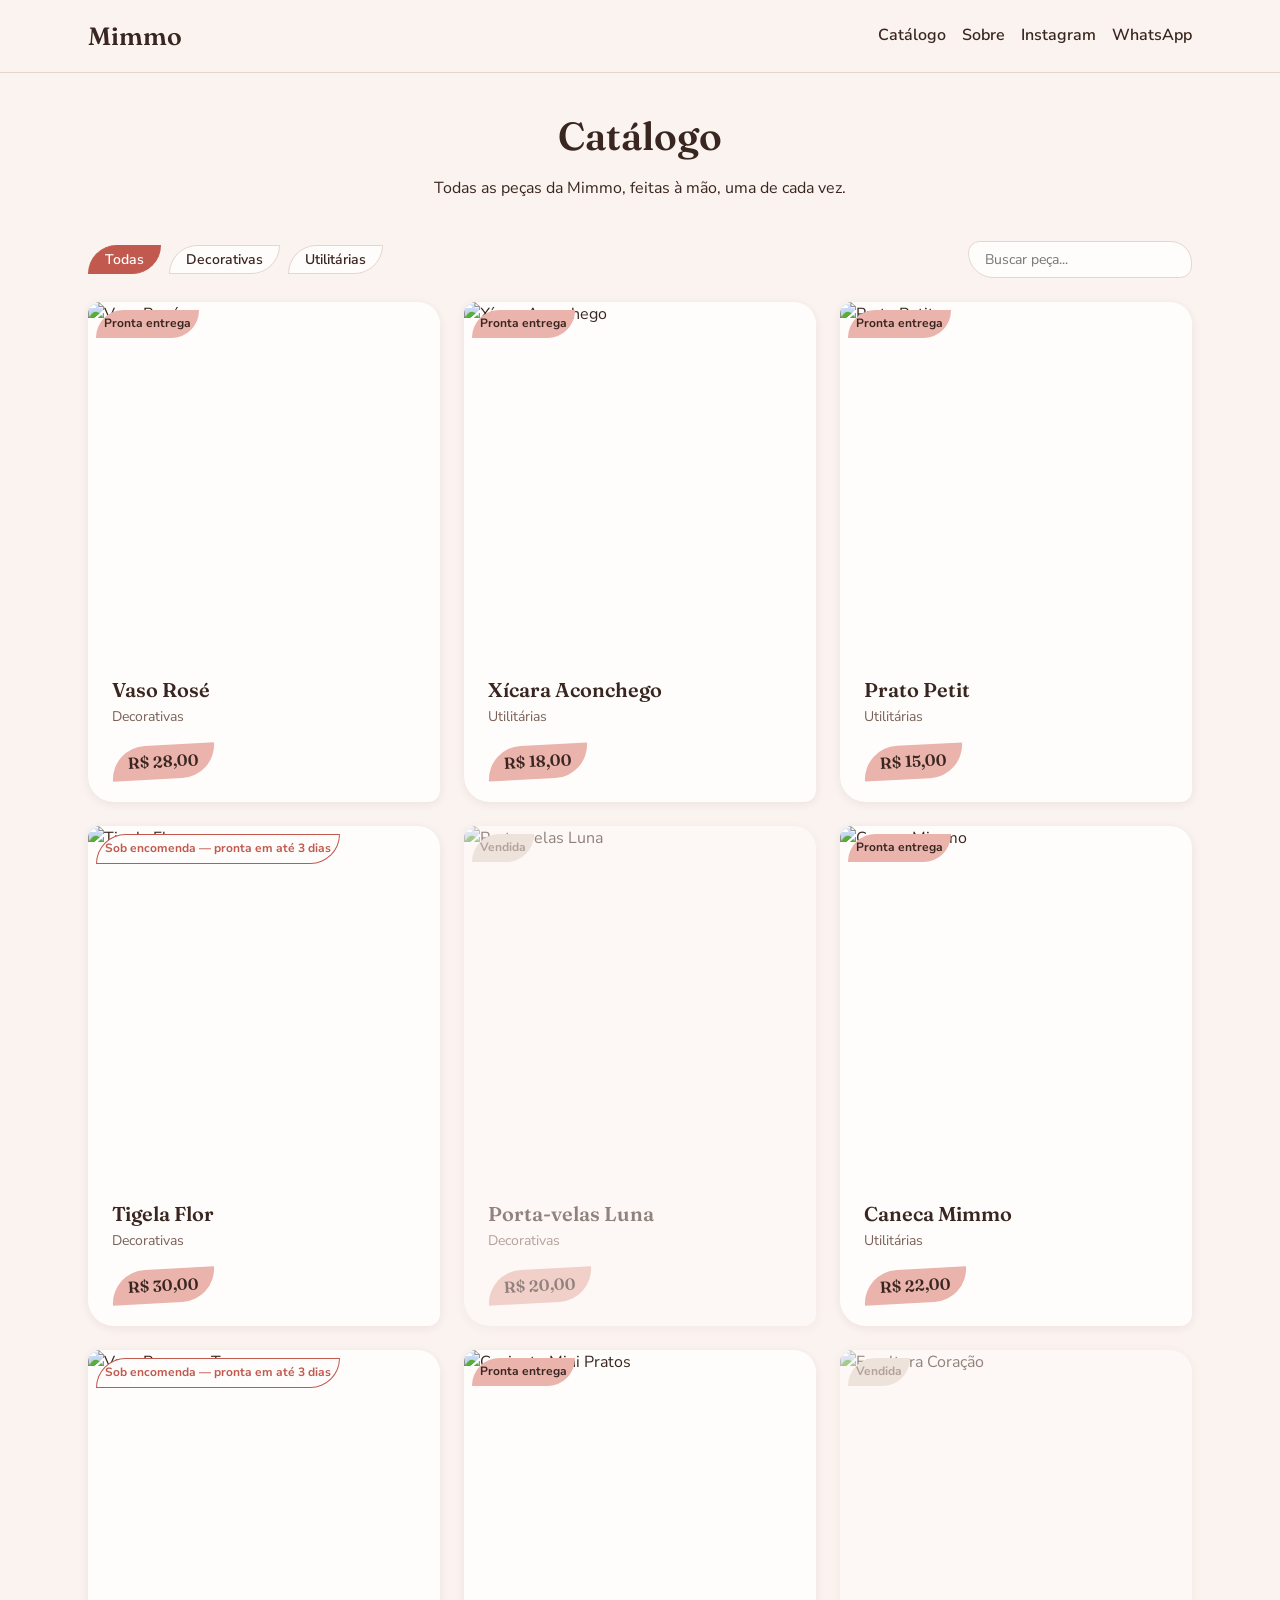
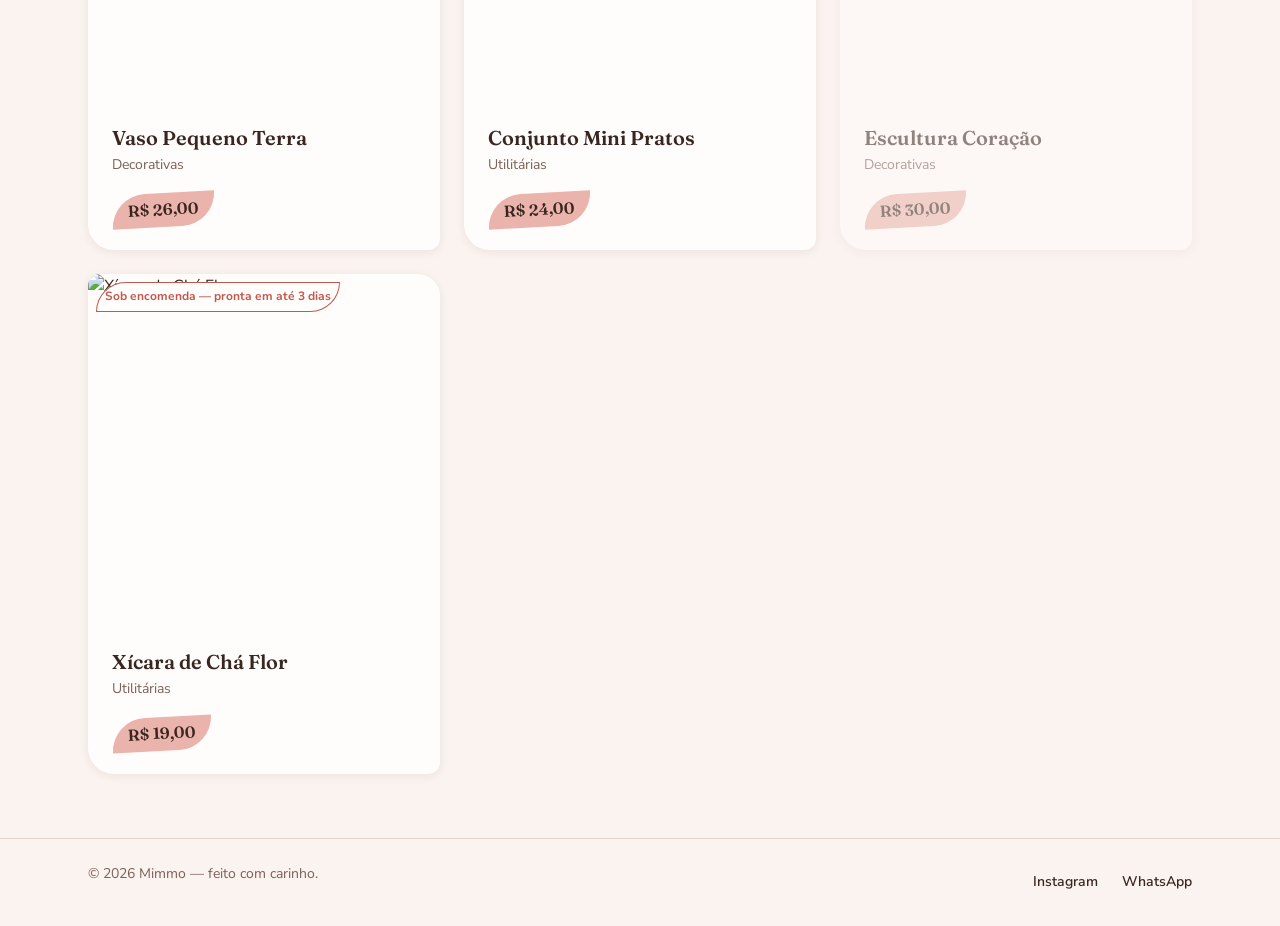
==== catalogo.html @ 89bcf290 "Fase 2 e 3: catálogo completo, filtro/busca, modal e contato por peça Cria catalogo.html com filtro " ====
<!doctype html>
<html lang="pt-BR">
  <head>
    <meta charset="UTF-8" />
    <meta name="viewport" content="width=device-width, initial-scale=1.0" />
    <title>Catálogo — Mimmo</title>
    <meta
      name="description"
      content="Catálogo completo de peças de cerâmica feitas à mão pela Mimmo: filtre por categoria e veja detalhes de cada peça."
    />
    <meta property="og:title" content="Catálogo — Mimmo" />
    <meta
      property="og:description"
      content="Peças de cerâmica feitas à mão, disponíveis ou sob encomenda."
    />
    <meta property="og:type" content="website" />
    <link rel="stylesheet" href="assets/css/base.css" />
    <link rel="stylesheet" href="assets/css/layout.css" />
    <link rel="stylesheet" href="assets/css/componentes.css" />
  </head>
  <body>
    <header class="cabecalho">
      <div class="cabecalho__conteudo container">
        <a href="index.html" class="logo" data-nome-loja>Mimmo</a>

        <button
          class="botao-menu"
          type="button"
          data-botao-menu
          aria-expanded="false"
          aria-controls="nav-principal"
        >
          <span class="sr-only">Abrir menu</span>
          <span class="botao-menu__linha" aria-hidden="true"></span>
          <span class="botao-menu__linha" aria-hidden="true"></span>
          <span class="botao-menu__linha" aria-hidden="true"></span>
        </button>

        <nav
          class="nav"
          id="nav-principal"
          data-nav
          aria-label="Navegação principal"
        >
          <a href="catalogo.html">Catálogo</a>
          <a href="index.html#sobre">Sobre</a>
          <a href="#" data-link-instagram target="_blank" rel="noopener noreferrer">Instagram</a>
          <a href="#" data-link-whatsapp target="_blank" rel="noopener noreferrer">WhatsApp</a>
        </nav>
      </div>
    </header>

    <main>
      <section class="catalogo">
        <div class="container">
          <div class="catalogo__cabecalho">
            <h1>Catálogo</h1>
            <p>Todas as peças da Mimmo, feitas à mão, uma de cada vez.</p>
          </div>

          <div class="filtros">
            <div class="filtros__lista" data-lista-filtros></div>
            <input
              type="search"
              class="campo-busca"
              data-campo-busca
              placeholder="Buscar peça..."
              aria-label="Buscar peça pelo nome ou descrição"
            />
          </div>

          <div class="grade-produtos" data-grade-catalogo></div>
          <p class="catalogo-vazio" data-catalogo-vazio hidden>
            Nenhuma peça encontrada para sua busca.
          </p>
        </div>
      </section>
    </main>

    <footer class="rodape">
      <div class="container rodape__conteudo">
        <p>&copy; 2026 <span data-nome-loja>Mimmo</span> — feito com carinho.</p>
        <div class="rodape__links">
          <a href="#" data-link-instagram target="_blank" rel="noopener noreferrer">Instagram</a>
          <a href="#" data-link-whatsapp target="_blank" rel="noopener noreferrer">WhatsApp</a>
        </div>
      </div>
    </footer>

    <dialog class="modal-produto" data-modal-produto aria-labelledby="modal-produto-titulo">
      <button type="button" class="modal-produto__fechar" data-modal-fechar aria-label="Fechar">
        &times;
      </button>

      <div class="modal-produto__galeria-principal">
        <img data-modal-imagem-principal alt="" />
        <span class="selo" data-modal-selo></span>
      </div>

      <div class="modal-produto__miniaturas" data-modal-galeria></div>

      <div class="modal-produto__corpo">
        <h2 id="modal-produto-titulo" data-modal-nome></h2>
        <p class="modal-produto__categoria" data-modal-categoria></p>
        <p data-modal-descricao></p>

        <dl class="modal-produto__specs">
          <div data-modal-linha-medidas hidden>
            <dt>Medidas</dt>
            <dd data-valor></dd>
          </div>
          <div data-modal-linha-tecnica hidden>
            <dt>Técnica</dt>
            <dd data-valor></dd>
          </div>
        </dl>

        <span class="tag-preco" data-modal-preco></span>

        <a
          href="#"
          class="botao botao--primario"
          data-modal-contato
          target="_blank"
          rel="noopener noreferrer"
          >Perguntar sobre esta peça</a
        >
      </div>
    </dialog>

    <script type="module" src="assets/js/catalogo.js"></script>
  </body>
</html>
---- assets/css/base.css ----
/*
  Mimmo — tokens base (cor, tipografia, forma).
  Ver docs/design/DESIGN.md §4 para a justificativa de cada escolha.
  Camadas seguintes (layout.css, componentes.css) consomem estas variáveis
  e não devem declarar cor/fonte cruas.
*/

@import url("https://fonts.googleapis.com/css2?family=Fraunces:ital,opsz,wght@0,9..144,500;0,9..144,600;1,9..144,500&family=Nunito+Sans:ital,wght@0,400;0,600;0,700;1,400&display=swap");

:root {
  /* Cor */
  --cor-fundo: #fbf3ef;
  --cor-superficie: #fffdfb;
  --cor-primaria: #eab4ac;
  --cor-acento: #c1594e;
  --cor-acento-escuro: #a8483f;
  --cor-texto: #3a2620;
  --cor-texto-suave: #7a6058;
  --cor-borda: #e4d6cc;

  /* Sombra — tom quente derivado de --cor-texto, nunca cinza puro */
  --sombra-suave: 0 2px 10px rgba(58, 38, 32, 0.08);
  --sombra-elevada: 0 8px 24px rgba(58, 38, 32, 0.14);

  /* Tipografia */
  --fonte-display: "Fraunces", Georgia, serif;
  --fonte-corpo: "Nunito Sans", system-ui, sans-serif;

  --texto-xs: 0.75rem;
  --texto-sm: 0.875rem;
  --texto-base: 1rem;
  --texto-lg: 1.25rem;
  --texto-xl: 1.563rem;
  --texto-2xl: 1.953rem;
  --texto-3xl: 2.441rem;

  /* Espaçamento */
  --espaco-1: 0.25rem;
  --espaco-2: 0.5rem;
  --espaco-3: 1rem;
  --espaco-4: 1.5rem;
  --espaco-5: 2.5rem;
  --espaco-6: 4rem;

  /* Forma — cantos "torneados", nunca um retângulo perfeito */
  --raio-organico: 12px 22px 12px 26px;
  --raio-tag: 999px 12px 999px 12px;
  --rotacao-tag: -3deg;
}

*,
*::before,
*::after {
  box-sizing: border-box;
}

html {
  font-size: 100%;
}

body {
  margin: 0;
  background-color: var(--cor-fundo);
  color: var(--cor-texto);
  font-family: var(--fonte-corpo);
  font-size: var(--texto-base);
  line-height: 1.6;
  -webkit-font-smoothing: antialiased;
}

h1,
h2,
h3 {
  font-family: var(--fonte-display);
  font-weight: 600;
  line-height: 1.2;
  margin: 0 0 var(--espaco-3);
  color: var(--cor-texto);
}

h1 {
  font-size: var(--texto-3xl);
}
h2 {
  font-size: var(--texto-2xl);
}
h3 {
  font-size: var(--texto-xl);
}

p {
  margin: 0 0 var(--espaco-3);
}

a {
  color: var(--cor-acento);
  text-decoration-thickness: 1.5px;
  text-underline-offset: 2px;
}

a:hover {
  color: var(--cor-acento-escuro);
}

img {
  max-width: 100%;
  display: block;
}

button {
  font-family: inherit;
}

/* Foco visível consistente — SPEC-0004, acessibilidade */
:focus-visible {
  outline: 2px solid var(--cor-acento);
  outline-offset: 2px;
  border-radius: 4px;
}

::selection {
  background-color: var(--cor-primaria);
  color: var(--cor-texto);
}

.sr-only {
  position: absolute;
  width: 1px;
  height: 1px;
  padding: 0;
  margin: -1px;
  overflow: hidden;
  clip: rect(0, 0, 0, 0);
  white-space: nowrap;
  border: 0;
}

@media (prefers-reduced-motion: reduce) {
  *,
  *::before,
  *::after {
    animation-duration: 0.01ms !important;
    animation-iteration-count: 1 !important;
    transition-duration: 0.01ms !important;
    scroll-behavior: auto !important;
  }
}
---- assets/css/layout.css ----
/*
  Mimmo — layout: header, footer, grid, seções.
  Consome tokens de base.css. Mobile-first (SPEC-0004).
*/

.container {
  width: 100%;
  max-width: 72rem;
  margin-inline: auto;
  padding-inline: var(--espaco-4);
}

/* Cabeçalho */

.cabecalho {
  position: sticky;
  top: 0;
  z-index: 20;
  background-color: var(--cor-fundo);
  border-bottom: 1px solid var(--cor-borda);
}

.cabecalho__conteudo {
  display: flex;
  align-items: center;
  justify-content: space-between;
  padding-block: var(--espaco-3);
}

.logo {
  font-family: var(--fonte-display);
  font-size: var(--texto-xl);
  font-weight: 600;
  color: var(--cor-texto);
  text-decoration: none;
}

.botao-menu {
  display: flex;
  flex-direction: column;
  justify-content: center;
  gap: 5px;
  width: 2.5rem;
  height: 2.5rem;
  padding: 0;
  background: none;
  border: none;
  cursor: pointer;
}

.botao-menu__linha {
  display: block;
  width: 100%;
  height: 2px;
  background-color: var(--cor-texto);
  border-radius: 2px;
}

.nav {
  display: none;
  position: absolute;
  top: 100%;
  left: 0;
  right: 0;
  flex-direction: column;
  gap: var(--espaco-3);
  padding: var(--espaco-4);
  background-color: var(--cor-fundo);
  border-bottom: 1px solid var(--cor-borda);
}

.nav--aberta {
  display: flex;
}

.nav a {
  color: var(--cor-texto);
  text-decoration: none;
  font-weight: 600;
}

.nav a:hover {
  color: var(--cor-acento);
}

@media (min-width: 48rem) {
  .botao-menu {
    display: none;
  }

  .nav {
    display: flex;
    position: static;
    flex-direction: row;
    align-items: center;
    padding: 0;
    border: none;
    background: none;
  }
}

/* Hero */

.hero {
  padding-block: var(--espaco-6);
  text-align: center;
}

.hero__conteudo {
  display: flex;
  flex-direction: column;
  align-items: center;
  gap: var(--espaco-4);
}

.hero h1 {
  font-size: clamp(var(--texto-3xl), 8vw, 4rem);
}

.hero__posicionamento {
  font-size: var(--texto-lg);
  color: var(--cor-texto-suave);
  max-width: 32rem;
}

/* Sobre */

.sobre {
  padding-block: var(--espaco-6);
  background-color: var(--cor-superficie);
}

.sobre__conteudo {
  max-width: 40rem;
}

/* Destaques / grade de produtos */

.destaques {
  padding-block: var(--espaco-6);
}

.destaques h2 {
  text-align: center;
  margin-bottom: var(--espaco-5);
}

/* Página do catálogo */

.catalogo {
  padding-block: var(--espaco-5) var(--espaco-6);
}

.catalogo__cabecalho {
  text-align: center;
  margin-bottom: var(--espaco-3);
}

.grade-produtos {
  display: grid;
  grid-template-columns: 1fr;
  gap: var(--espaco-4);
}

@media (min-width: 40rem) {
  .grade-produtos {
    grid-template-columns: repeat(2, 1fr);
  }
}

@media (min-width: 64rem) {
  .grade-produtos {
    grid-template-columns: repeat(3, 1fr);
  }
}

/* Rodapé */

.rodape {
  border-top: 1px solid var(--cor-borda);
  padding-block: var(--espaco-4);
}

.rodape__conteudo {
  display: flex;
  flex-direction: column;
  gap: var(--espaco-3);
  align-items: center;
  text-align: center;
  color: var(--cor-texto-suave);
  font-size: var(--texto-sm);
}

.rodape__links {
  display: flex;
  gap: var(--espaco-4);
}

.rodape__links a {
  color: var(--cor-texto);
  font-weight: 600;
  text-decoration: none;
}

@media (min-width: 40rem) {
  .rodape__conteudo {
    flex-direction: row;
    justify-content: space-between;
    text-align: left;
  }
}
---- assets/css/componentes.css ----
/*
  Mimmo — componentes: botões, card de produto, selos, tag de preço.
  Consome tokens de base.css.
*/

.botao {
  display: inline-block;
  padding: var(--espaco-3) var(--espaco-4);
  font-weight: 700;
  text-decoration: none;
  border-radius: var(--raio-organico);
  transition: transform 0.15s ease, background-color 0.15s ease;
}

.botao--primario {
  background-color: var(--cor-acento);
  color: var(--cor-superficie);
}

.botao--primario:hover {
  background-color: var(--cor-acento-escuro);
  color: var(--cor-superficie);
  transform: translateY(-2px);
}

/* Card de produto */

.card-produto {
  display: block;
  background-color: var(--cor-superficie);
  border-radius: var(--raio-organico);
  box-shadow: var(--sombra-suave);
  text-decoration: none;
  color: var(--cor-texto);
  overflow: hidden;
  transition: transform 0.2s ease, box-shadow 0.2s ease;
}

.card-produto:hover {
  transform: translateY(-4px);
  box-shadow: var(--sombra-elevada);
}

.card-produto__figura {
  position: relative;
  aspect-ratio: 1 / 1;
  overflow: hidden;
}

.card-produto__figura img {
  width: 100%;
  height: 100%;
  object-fit: cover;
}

.card-produto__corpo {
  padding: var(--espaco-4);
}

.card-produto__nome {
  font-size: var(--texto-lg);
  margin-bottom: var(--espaco-1);
}

.card-produto__categoria {
  color: var(--cor-texto-suave);
  font-size: var(--texto-sm);
  margin-bottom: var(--espaco-3);
}

.card-produto--vendida {
  opacity: 0.55;
}

/* Nota: card vendida continua clicável (abre o detalhe — SPEC-0001 RF-04)
   só não tem CTA de contato dentro do modal (SPEC-0003 RF-01). */

/* Selo de status, sobre a imagem */

.selo {
  position: absolute;
  top: var(--espaco-2);
  left: var(--espaco-2);
  padding: var(--espaco-1) var(--espaco-2);
  font-size: var(--texto-xs);
  font-weight: 700;
  border-radius: var(--raio-tag);
  background-color: var(--cor-superficie);
  color: var(--cor-texto);
}

.selo--disponivel {
  background-color: var(--cor-primaria);
}

.selo--sob-encomenda {
  background-color: var(--cor-superficie);
  border: 1.5px solid var(--cor-acento);
  color: var(--cor-acento);
}

.selo--vendida {
  background-color: var(--cor-borda);
  color: var(--cor-texto-suave);
}

/* Tag de preço — etiqueta de feira, levemente rotacionada */

.tag-preco {
  display: inline-block;
  padding: var(--espaco-1) var(--espaco-3);
  font-family: var(--fonte-display);
  font-weight: 600;
  font-size: var(--texto-base);
  background-color: var(--cor-primaria);
  color: var(--cor-texto);
  border-radius: var(--raio-tag);
  transform: rotate(var(--rotacao-tag));
}

/* Filtros e busca (SPEC-0001 RF-02, RF-03) */

.filtros {
  display: flex;
  flex-wrap: wrap;
  gap: var(--espaco-3);
  align-items: center;
  justify-content: space-between;
  padding-block: var(--espaco-4);
}

.filtros__lista {
  display: flex;
  flex-wrap: wrap;
  gap: var(--espaco-2);
}

.filtro-item {
  padding: var(--espaco-1) var(--espaco-3);
  border: 1.5px solid var(--cor-borda);
  border-radius: var(--raio-tag);
  background-color: var(--cor-superficie);
  color: var(--cor-texto);
  font-weight: 600;
  font-size: var(--texto-sm);
  cursor: pointer;
}

.filtro-item[aria-pressed="true"] {
  background-color: var(--cor-acento);
  border-color: var(--cor-acento);
  color: var(--cor-superficie);
}

.campo-busca {
  padding: var(--espaco-2) var(--espaco-3);
  border: 1.5px solid var(--cor-borda);
  border-radius: var(--raio-organico);
  background-color: var(--cor-superficie);
  color: var(--cor-texto);
  font-family: var(--fonte-corpo);
  font-size: var(--texto-sm);
  min-width: 14rem;
}

.catalogo-vazio {
  text-align: center;
  color: var(--cor-texto-suave);
  padding-block: var(--espaco-5);
}

/* Modal de detalhe da peça (SPEC-0001 RF-04) */

.modal-produto {
  width: min(34rem, calc(100vw - var(--espaco-4) * 2));
  max-height: 85vh;
  overflow-y: auto;
  border: none;
  border-radius: var(--raio-organico);
  background-color: var(--cor-superficie);
  color: var(--cor-texto);
  box-shadow: var(--sombra-elevada);
  padding: var(--espaco-4);
}

.modal-produto::backdrop {
  background-color: rgba(58, 38, 32, 0.45);
}

.modal-produto__fechar {
  float: right;
  border: none;
  background: none;
  font-size: var(--texto-2xl);
  line-height: 1;
  color: var(--cor-texto-suave);
  cursor: pointer;
  padding: var(--espaco-1);
}

.modal-produto__fechar:hover {
  color: var(--cor-acento);
}

.modal-produto__galeria-principal {
  position: relative;
  clear: both;
  aspect-ratio: 1 / 1;
  border-radius: var(--raio-organico);
  overflow: hidden;
  margin-bottom: var(--espaco-3);
}

.modal-produto__galeria-principal img {
  width: 100%;
  height: 100%;
  object-fit: cover;
}

.modal-produto__miniaturas {
  display: flex;
  gap: var(--espaco-2);
  margin-bottom: var(--espaco-4);
}

.modal-produto__miniatura {
  width: 3.5rem;
  height: 3.5rem;
  padding: 0;
  border: 1.5px solid var(--cor-borda);
  border-radius: var(--espaco-1);
  overflow: hidden;
  cursor: pointer;
  background: none;
}

.modal-produto__miniatura img {
  width: 100%;
  height: 100%;
  object-fit: cover;
}

.modal-produto__categoria {
  color: var(--cor-texto-suave);
  font-size: var(--texto-sm);
}

.modal-produto__specs {
  display: flex;
  flex-direction: column;
  gap: var(--espaco-1);
  margin: var(--espaco-3) 0;
  font-size: var(--texto-sm);
}

.modal-produto__specs > div {
  display: flex;
  gap: var(--espaco-2);
}

.modal-produto__specs dt {
  font-weight: 700;
  color: var(--cor-texto-suave);
}

.modal-produto__specs dd {
  margin: 0;
}

.modal-produto__corpo .tag-preco {
  display: block;
  width: fit-content;
  margin-block: var(--espaco-3);
}

.modal-produto__corpo .botao {
  display: block;
  text-align: center;
}
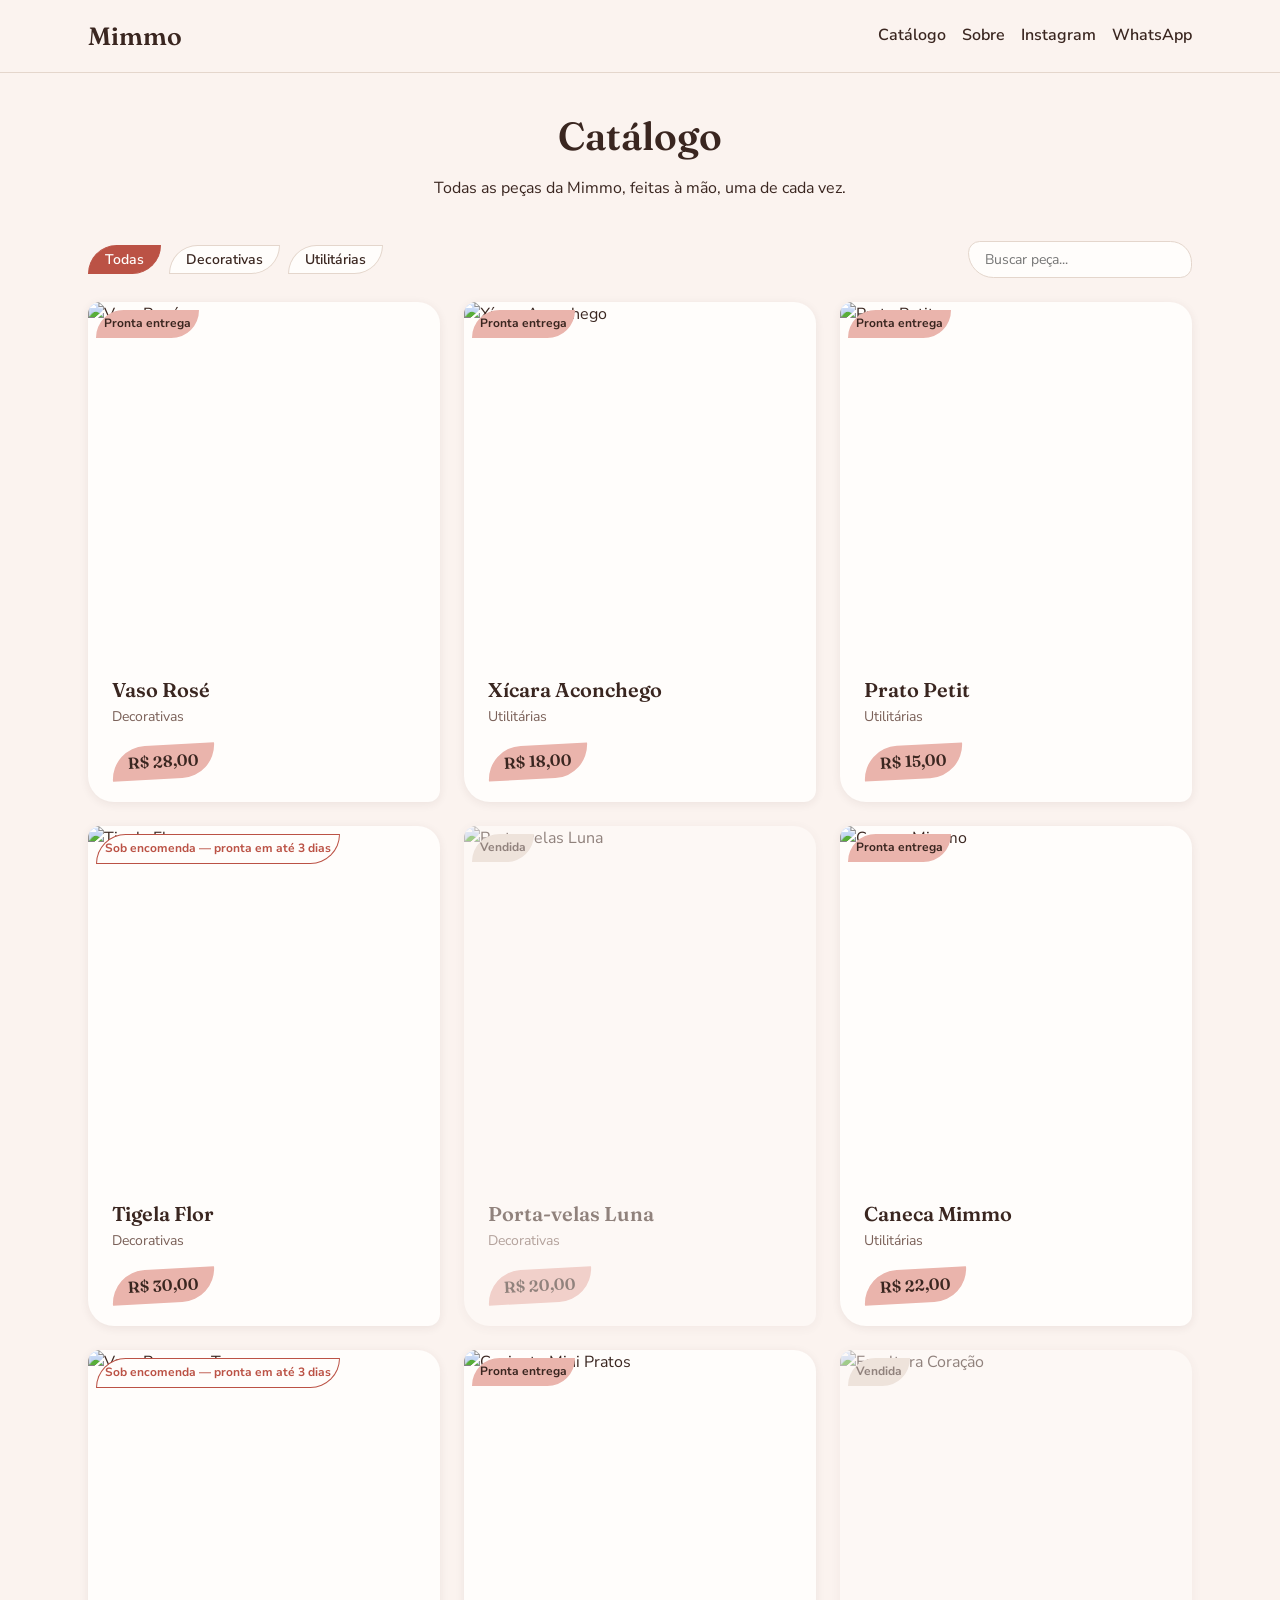
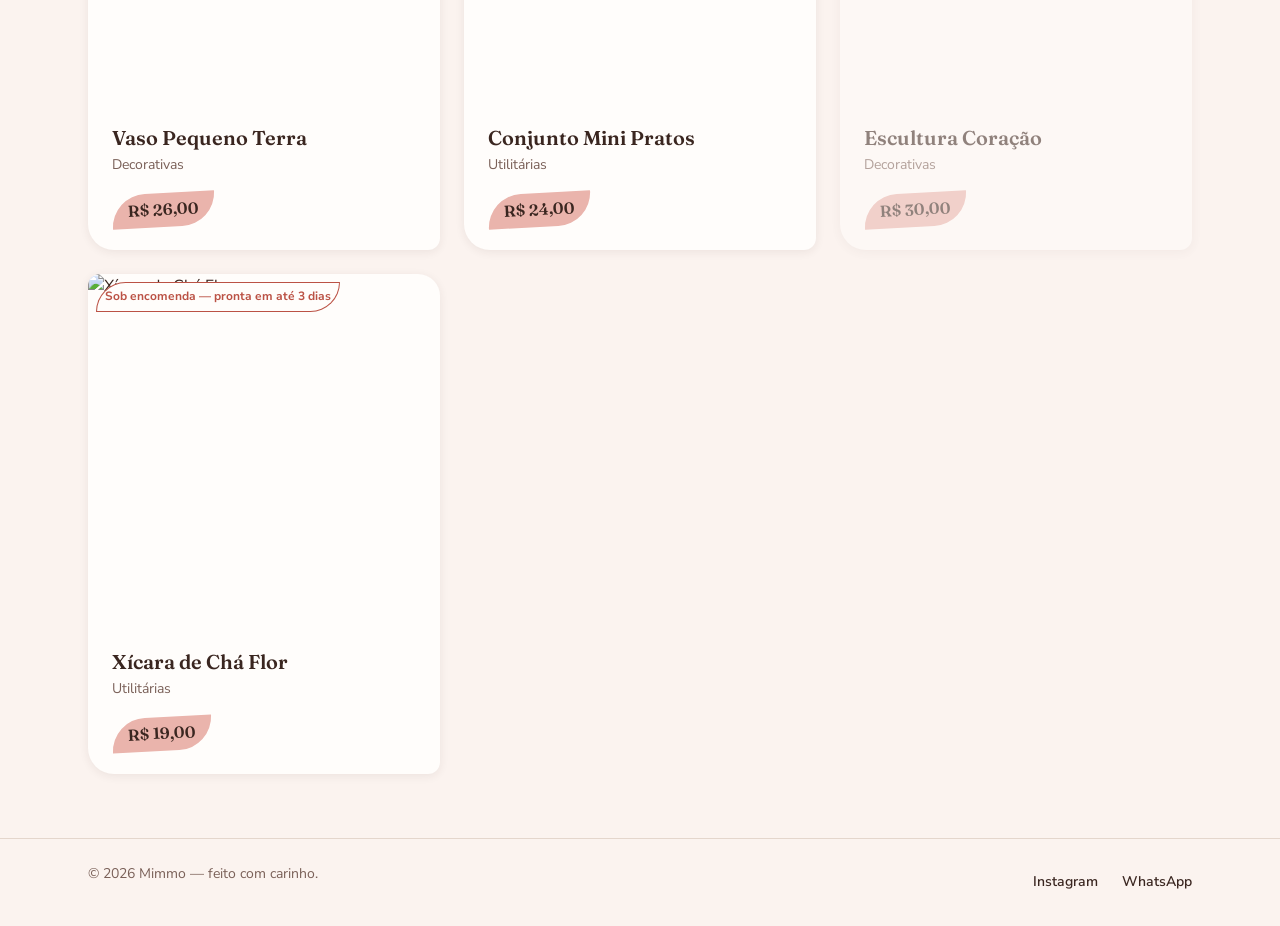
==== commit 4aa4786d: "Fase 4: acessibilidade (contraste WCAG), validação de dados e SEO Calcula contraste WCAG real (fórmu" ====
--- a/catalogo.html
+++ b/catalogo.html
@@ -14,6 +14,9 @@
       content="Peças de cerâmica feitas à mão, disponíveis ou sob encomenda."
     />
     <meta property="og:type" content="website" />
+    <meta property="og:locale" content="pt_BR" />
+    <!-- og:image fica pendente até haver fotos reais e deploy público
+         (ADR-0006). -->
     <link rel="stylesheet" href="assets/css/base.css" />
     <link rel="stylesheet" href="assets/css/layout.css" />
     <link rel="stylesheet" href="assets/css/componentes.css" />
--- a/assets/css/base.css
+++ b/assets/css/base.css
@@ -12,7 +12,7 @@
   --cor-fundo: #fbf3ef;
   --cor-superficie: #fffdfb;
   --cor-primaria: #eab4ac;
-  --cor-acento: #c1594e;
+  --cor-acento: #bb5245;
   --cor-acento-escuro: #a8483f;
   --cor-texto: #3a2620;
   --cor-texto-suave: #7a6058;
--- a/assets/css/componentes.css
+++ b/assets/css/componentes.css
@@ -101,7 +101,7 @@
 
 .selo--vendida {
   background-color: var(--cor-borda);
-  color: var(--cor-texto-suave);
+  color: var(--cor-texto);
 }
 
 /* Tag de preço — etiqueta de feira, levemente rotacionada */
